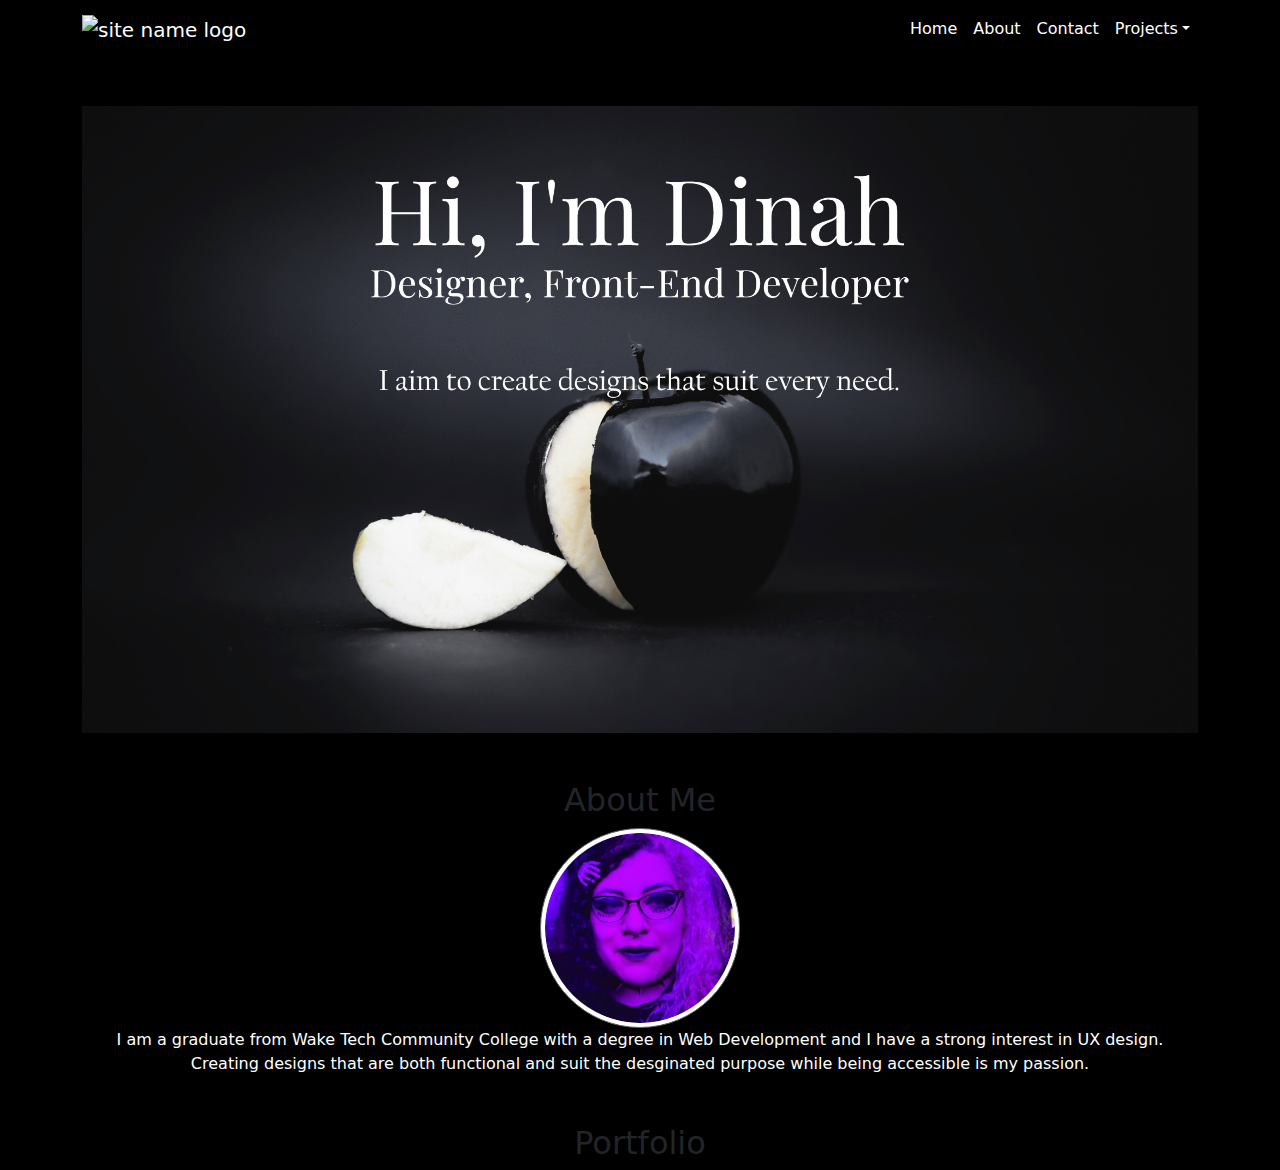
==== index.html @ c24633b9 "Header Insert, Colors" ====
<!DOCTYPE html>
<html lang="en">
    <head>
        <meta charset="utf-8" />
        <meta name="viewport" content="width=device-width, initial-scale=1, shrink-to-fit=no" />
        <meta name="description" content="" />
        <meta name="author" content="" />
        <title>Dina Pablo - Portfolio</title>
        <!-- Favicon-->
        <link rel="icon" type="image/x-icon" href="./assets/Icons/MoonFavicon.ico" />
        <!-- Core theme CSS (includes Bootstrap)-->
        <link href="css/styles.css" rel="stylesheet" />
        <style>
            body {
                background-color: black;
            }
            p{color:white;}
        </style>
    </head>
    <body>
        <!-- Responsive navbar-->
        <nav class="navbar navbar-expand-lg navbar-dark bg-black">
            <div class="container">
                <a class="navbar-brand" href="index.html">
                    <img class="favumbnail" src="assets/Icons/Logo.png" alt="site name logo" width="200" height="200">
                </a>
                <button class="navbar-toggler" type="button" data-bs-toggle="collapse" data-bs-target="#navbarSupportedContent" aria-controls="navbarSupportedContent" aria-expanded="false" aria-label="Toggle navigation"><span class="navbar-toggler-icon"></span></button>
                <div class="collapse navbar-collapse" id="navbarSupportedContent">
                    <ul class="navbar-nav ms-auto mb-2 mb-lg-0">
                        <li class="nav-item"><a class="nav-link active" aria-current="page" href="index.html">Home</a></li>
                        <li class="nav-item"><a class="nav-link" href="about.html">About</a></li>
                        <li class="nav-item"><a class="nav-link" href="contact.html">Contact</a></li>
                        <li class="nav-item dropdown">
                            <a class="nav-link dropdown-toggle" id="navbarDropdown" href="#" role="button" data-bs-toggle="dropdown" aria-expanded="false">Projects</a>
                            <ul class="dropdown-menu dropdown-menu-end" aria-labelledby="navbarDropdown">
                                <li><a class="dropdown-item" href="#">Websites</a></li>
                                <li><a class="dropdown-item" href="#">UX Design</a></li>
                                <li><hr class="dropdown-divider" /></li>
                                <li><a class="dropdown-item" href="#">Something else here</a></li>
                            </ul>
                        </li>
                    </ul>
                </div>
            </div>
        </nav>
        <!-- Intro-->
        <div class="container">
            <div class="text-center mt-5">
                <img class="img-fluid" src="./assets/Headers/MainHeader.jpg" alt="title header introduction apple">
            </div>
        </div>
        <!-- About-->
        <div class="container">
            <div class="text-center mt-5">
                <h2>About Me</h2>
                <img class="img-thumbnail" src="./assets/Icons/ClassSelfieCircle.png" alt="profile picture circle purple" width="200" height="200">
                <p>I am a graduate from Wake Tech Community College with a degree in Web Development and I have a strong interest in UX design. 
                Creating designs that are both functional and suit the desginated purpose while being accessible is my passion.  
                </p>
            </div>
        </div>
        <!-- Website Portfolio-->
        <div class="container">
            <div class="text-center mt-5">
            <h2>Portfolio</h2>
            </div>
        </div>

        <!-- UX Design-->
        <!-- Contact-->
        <!-- Bootstrap core JS-->
        <script src="https://cdn.jsdelivr.net/npm/bootstrap@5.1.3/dist/js/bootstrap.bundle.min.js"></script>
        <!-- Core theme JS-->
        <script src="js/scripts.js"></script>
    </body>
</html>
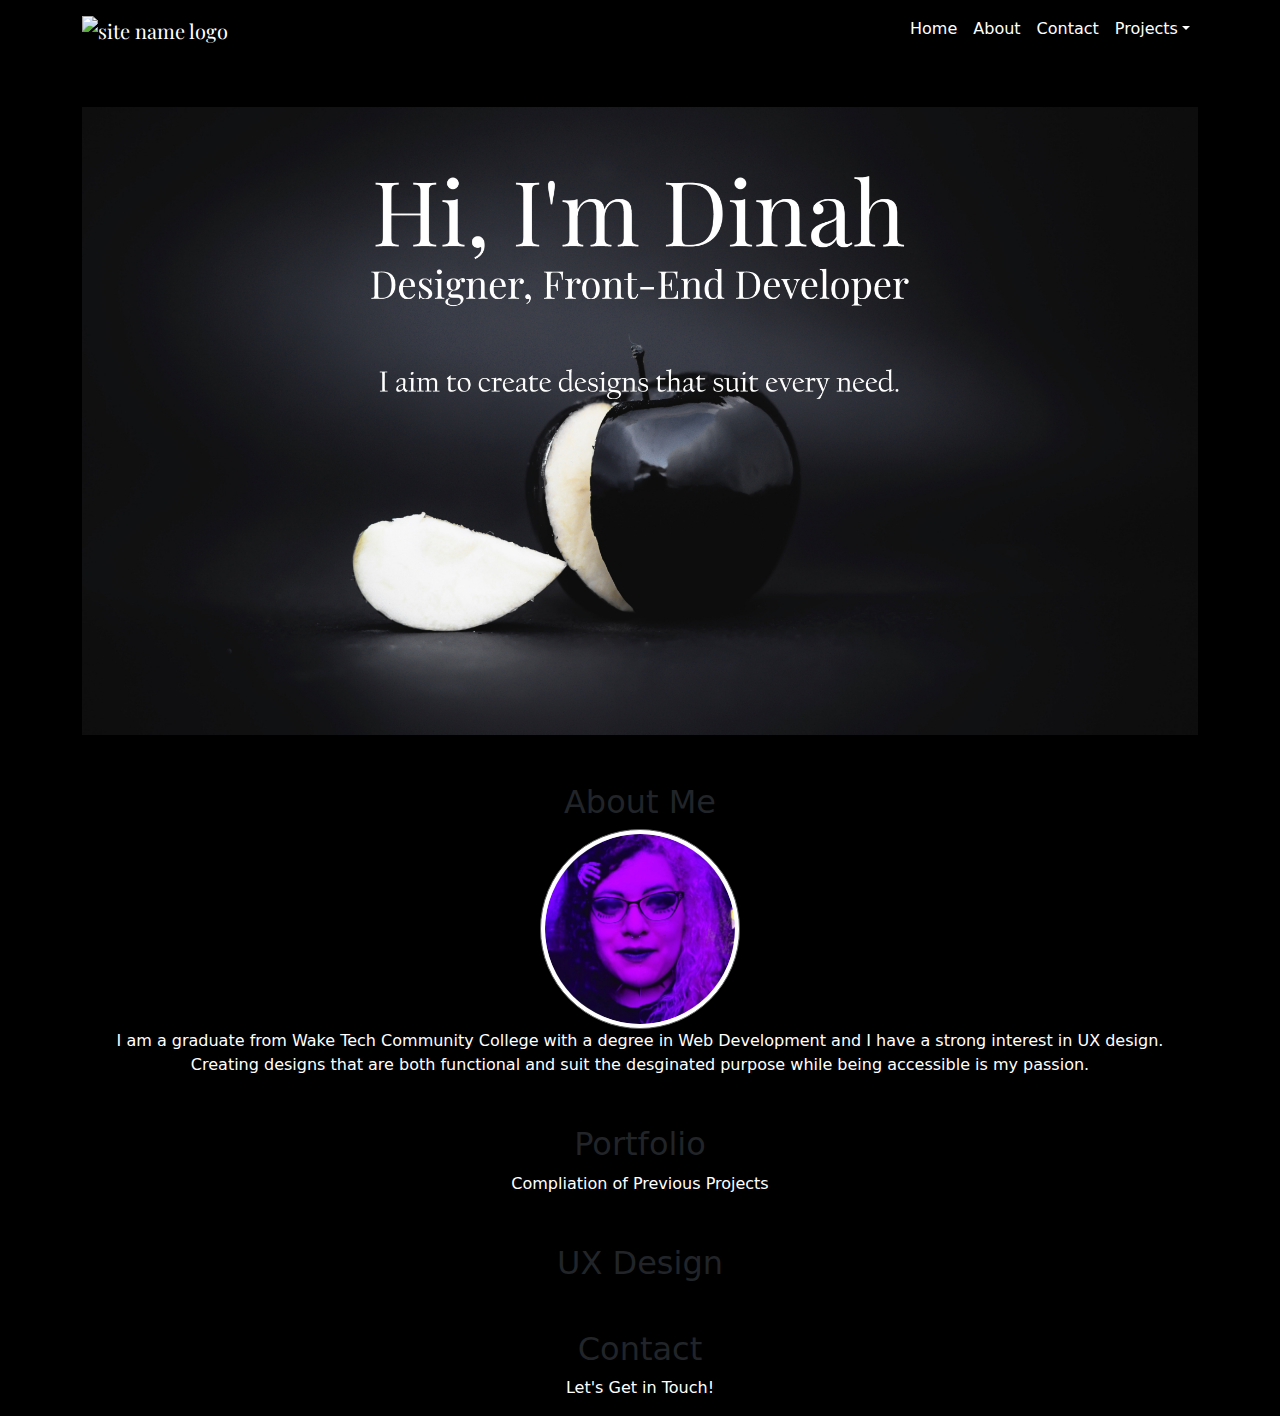
==== commit c27c4e20: "Setting up Skeleton Map for Other Sections" ====
--- a/index.html
+++ b/index.html
@@ -10,11 +10,14 @@
         <link rel="icon" type="image/x-icon" href="./assets/Icons/MoonFavicon.ico" />
         <!-- Core theme CSS (includes Bootstrap)-->
         <link href="css/styles.css" rel="stylesheet" />
+        <link href="https://fonts.googleapis.com/css2?family=Playfair+Display&display=swap" rel="stylesheet">
         <style>
             body {
                 background-color: black;
             }
             p{color:white;}
+
+            @import url('https://fonts.googleapis.com/css2?family=Playfair+Display&display=swap');
         </style>
     </head>
     <body>
@@ -63,11 +66,25 @@
         <div class="container">
             <div class="text-center mt-5">
             <h2>Portfolio</h2>
+            <p>Compliation of Previous Projects</p>
             </div>
         </div>
 
         <!-- UX Design-->
+        <div class="container">
+            <div class="text-center mt-5">
+            <h2>UX Design</h2>
+            </div>
+        </div>
+
         <!-- Contact-->
+        <div class="container">
+            <div class="text-center mt-5">
+            <h2>Contact</h2>
+            <p>Let's Get in Touch!</p>
+            </div>
+        </div>
+
         <!-- Bootstrap core JS-->
         <script src="https://cdn.jsdelivr.net/npm/bootstrap@5.1.3/dist/js/bootstrap.bundle.min.js"></script>
         <!-- Core theme JS-->
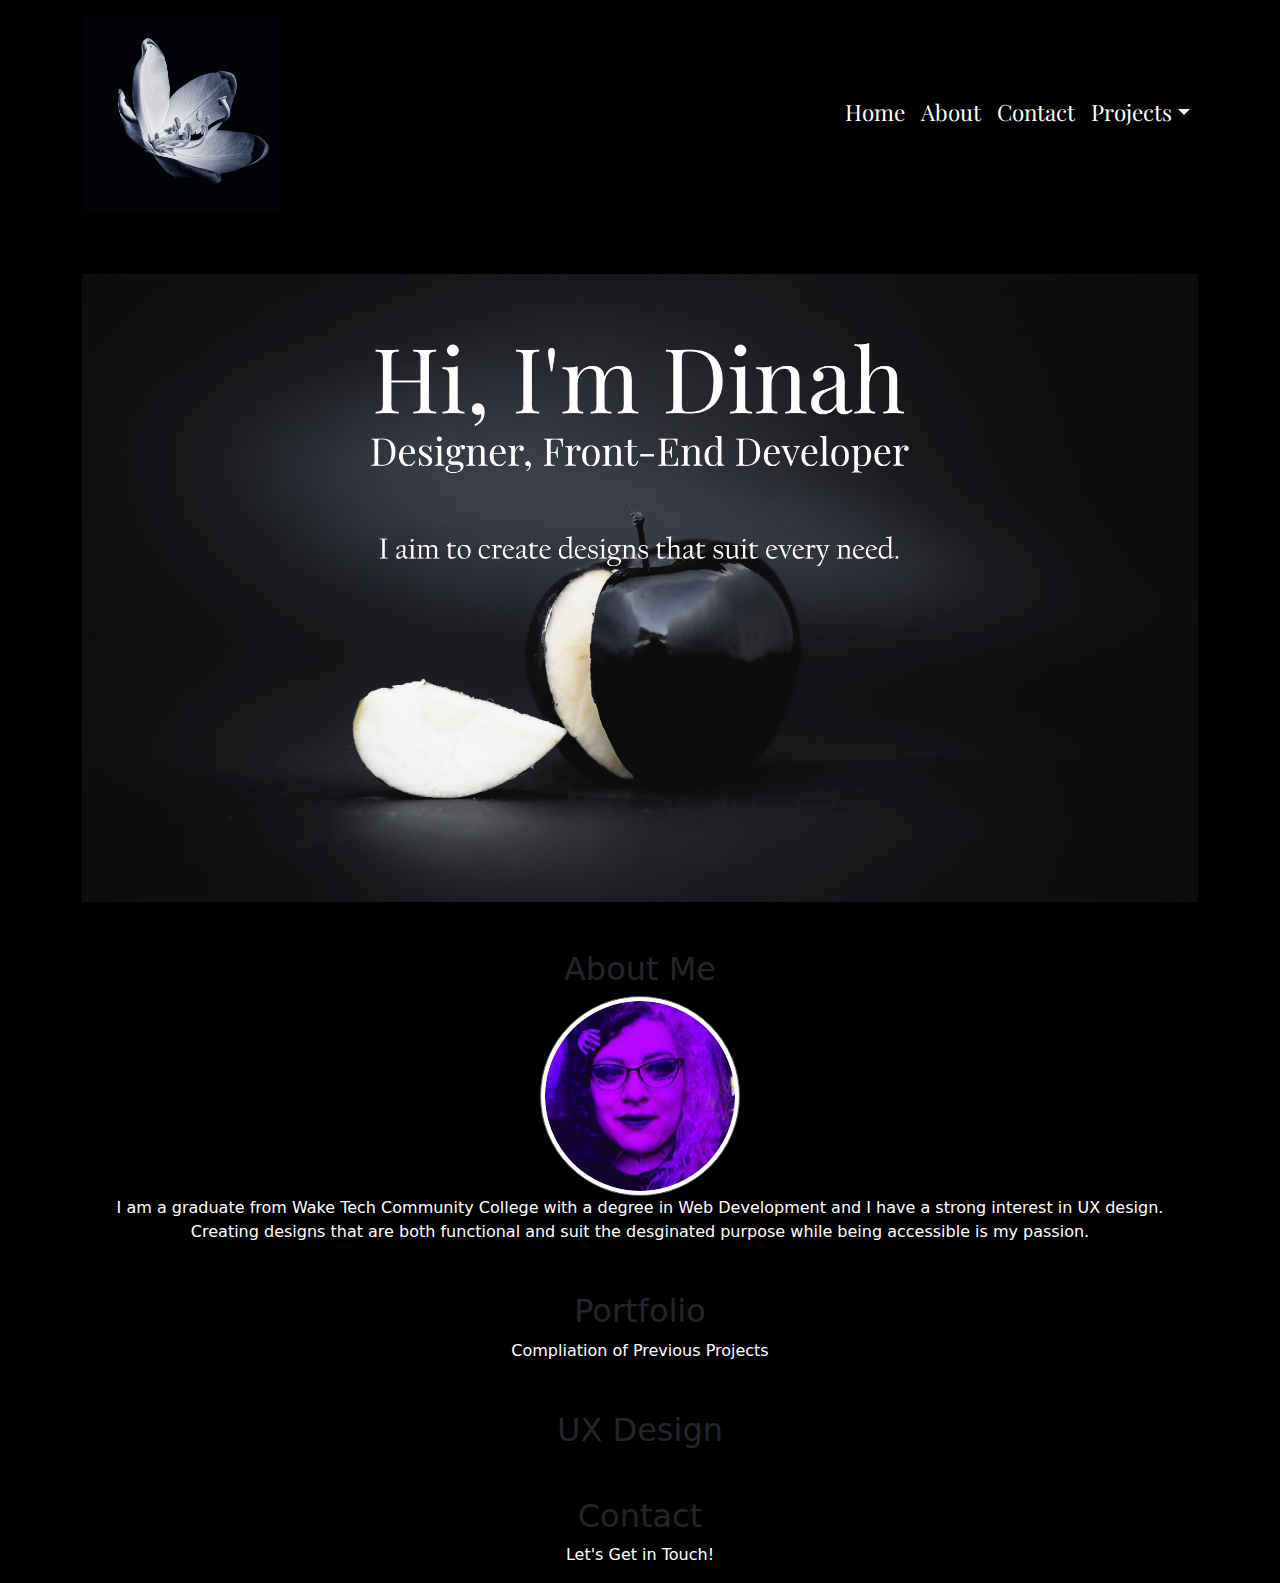
==== commit 51c78807: "Icon Redone, href swaps, new css" ====
--- a/index.html
+++ b/index.html
@@ -10,13 +10,9 @@
         <link rel="icon" type="image/x-icon" href="./assets/Icons/MoonFavicon.ico" />
         <!-- Core theme CSS (includes Bootstrap)-->
         <link href="css/styles.css" rel="stylesheet" />
-        <link href="https://fonts.googleapis.com/css2?family=Playfair+Display&display=swap" rel="stylesheet">
+         <!-- Custom styles for this template -->
+        <link href="portfolio.css" rel="stylesheet" type="text/css">
         <style>
-            body {
-                background-color: black;
-            }
-            p{color:white;}
-
             @import url('https://fonts.googleapis.com/css2?family=Playfair+Display&display=swap');
         </style>
     </head>
@@ -24,15 +20,13 @@
         <!-- Responsive navbar-->
         <nav class="navbar navbar-expand-lg navbar-dark bg-black">
             <div class="container">
-                <a class="navbar-brand" href="index.html">
-                    <img class="favumbnail" src="assets/Icons/Logo.png" alt="site name logo" width="200" height="200">
-                </a>
+                <a class="navbar-brand" href="index.html"><img class="NameLogo" src="assets/Icons/FlowerLogo.jpg" height="200" width="200"></a>
                 <button class="navbar-toggler" type="button" data-bs-toggle="collapse" data-bs-target="#navbarSupportedContent" aria-controls="navbarSupportedContent" aria-expanded="false" aria-label="Toggle navigation"><span class="navbar-toggler-icon"></span></button>
                 <div class="collapse navbar-collapse" id="navbarSupportedContent">
                     <ul class="navbar-nav ms-auto mb-2 mb-lg-0">
                         <li class="nav-item"><a class="nav-link active" aria-current="page" href="index.html">Home</a></li>
-                        <li class="nav-item"><a class="nav-link" href="about.html">About</a></li>
-                        <li class="nav-item"><a class="nav-link" href="contact.html">Contact</a></li>
+                        <li class="nav-item"><a class="nav-link" href="#AboutMe">About</a></li>
+                        <li class="nav-item"><a class="nav-link" href="#Contact">Contact</a></li>
                         <li class="nav-item dropdown">
                             <a class="nav-link dropdown-toggle" id="navbarDropdown" href="#" role="button" data-bs-toggle="dropdown" aria-expanded="false">Projects</a>
                             <ul class="dropdown-menu dropdown-menu-end" aria-labelledby="navbarDropdown">
@@ -55,7 +49,7 @@
         <!-- About-->
         <div class="container">
             <div class="text-center mt-5">
-                <h2>About Me</h2>
+                <h2 id="AboutMe">About Me</h2>
                 <img class="img-thumbnail" src="./assets/Icons/ClassSelfieCircle.png" alt="profile picture circle purple" width="200" height="200">
                 <p>I am a graduate from Wake Tech Community College with a degree in Web Development and I have a strong interest in UX design. 
                 Creating designs that are both functional and suit the desginated purpose while being accessible is my passion.  
@@ -65,7 +59,7 @@
         <!-- Website Portfolio-->
         <div class="container">
             <div class="text-center mt-5">
-            <h2>Portfolio</h2>
+            <h2 id="Contact">Portfolio</h2>
             <p>Compliation of Previous Projects</p>
             </div>
         </div>
--- a/portfolio.css
+++ b/portfolio.css
@@ -0,0 +1,18 @@
+body {
+    background-color: black;
+}
+
+p{
+    color:white;
+}
+
+.NameLogo {
+    display:block;
+    max-width: 100%;
+    height: auto;
+}
+
+.nav-link {
+    font-family: 'Playfair Display', serif;
+    font-size: 140%;
+}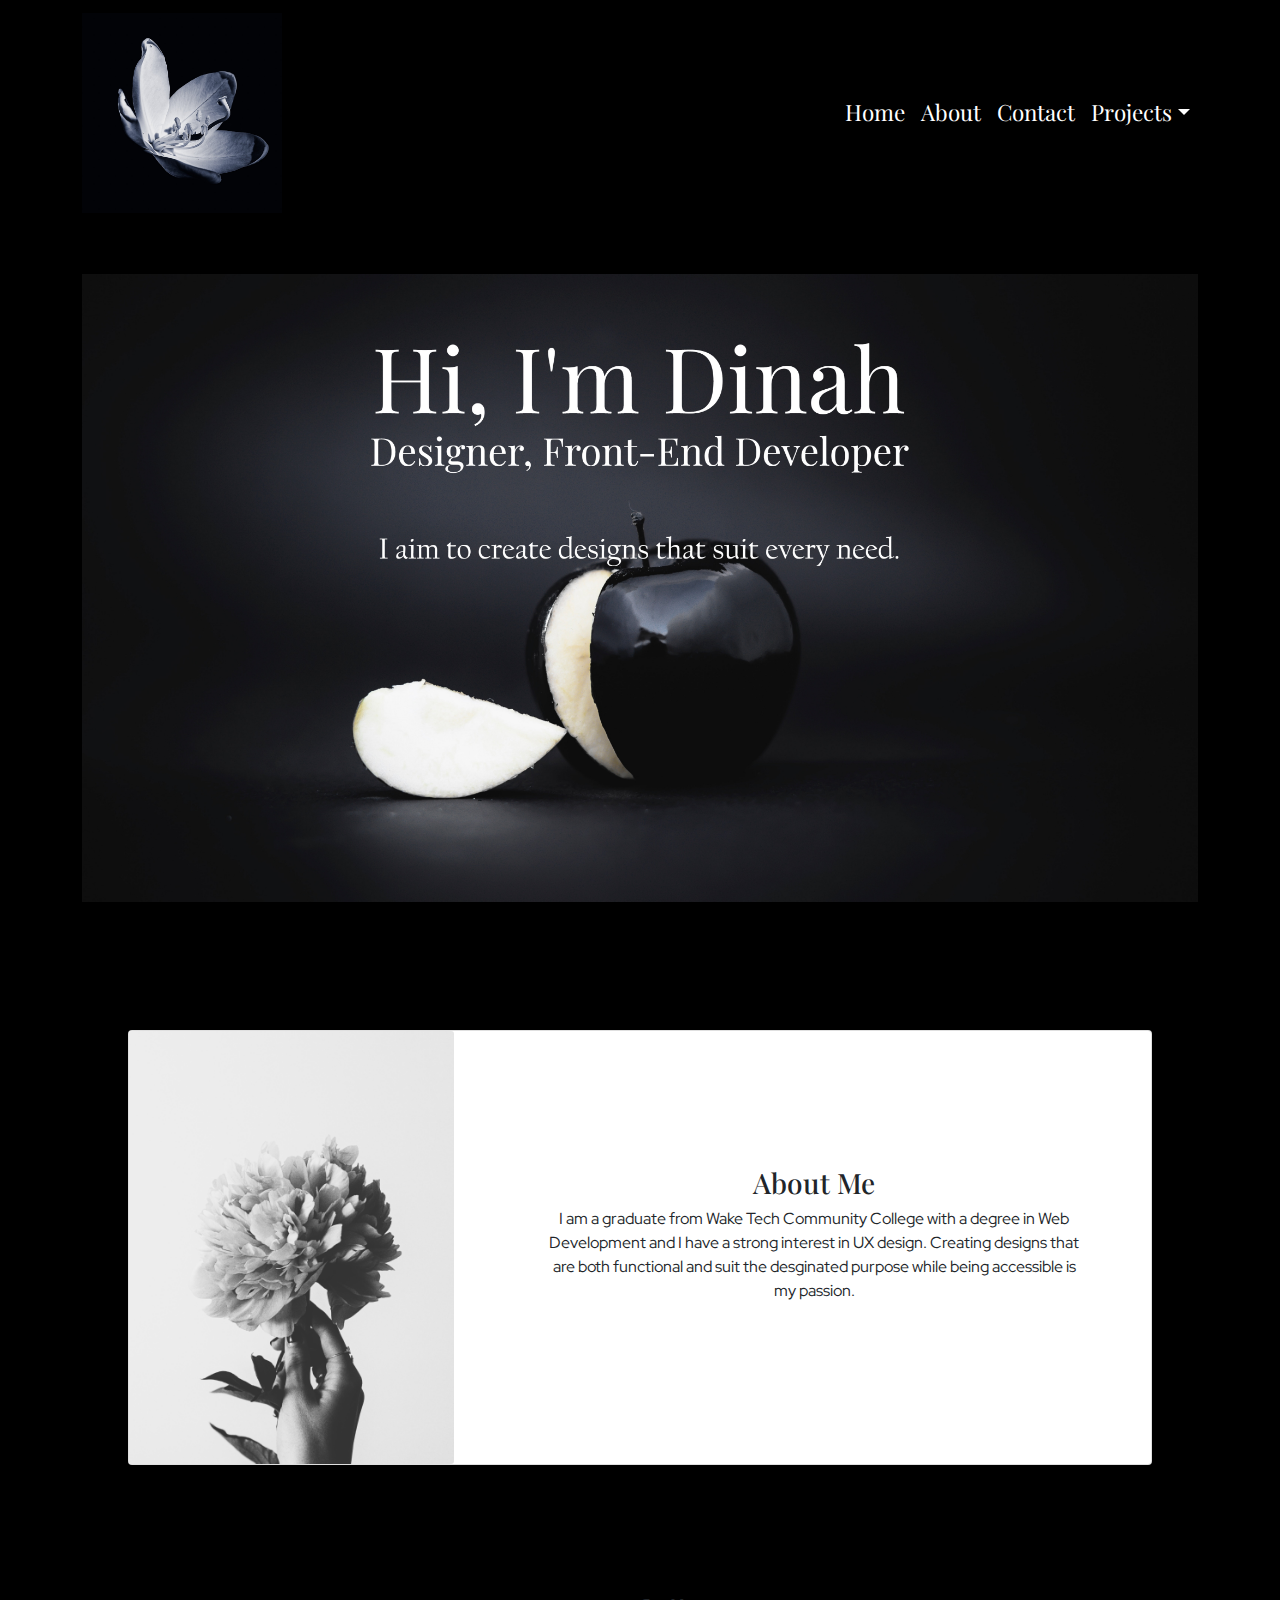
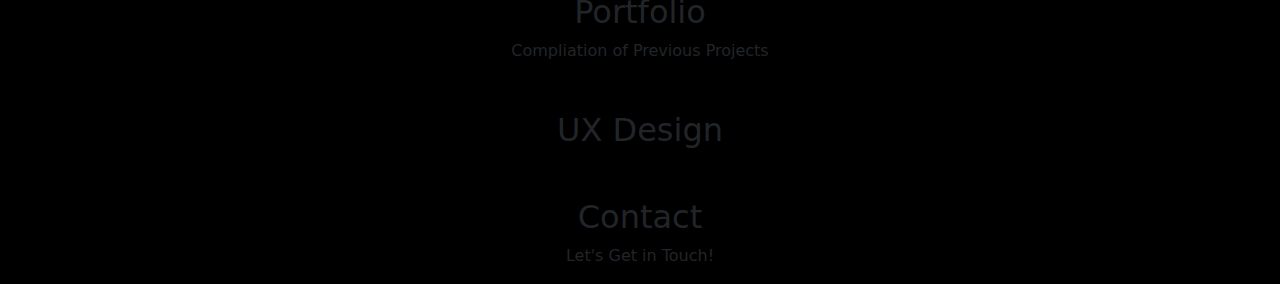
==== commit ee78c53c: "About Me Section" ====
--- a/index.html
+++ b/index.html
@@ -12,6 +12,10 @@
         <link href="css/styles.css" rel="stylesheet" />
          <!-- Custom styles for this template -->
         <link href="portfolio.css" rel="stylesheet" type="text/css">
+        <!-- Google Front, Red Hat Display -->
+        <link rel="preconnect" href="https://fonts.googleapis.com">
+        <link rel="preconnect" href="https://fonts.gstatic.com" crossorigin>
+        <link href="https://fonts.googleapis.com/css2?family=Red+Hat+Display:wght@300&display=swap" rel="stylesheet">
         <style>
             @import url('https://fonts.googleapis.com/css2?family=Playfair+Display&display=swap');
         </style>
@@ -46,15 +50,36 @@
                 <img class="img-fluid" src="./assets/Headers/MainHeader.jpg" alt="title header introduction apple">
             </div>
         </div>
-        <!-- About-->
+        <!-- About Me Version A, scrapped. Code kept as reference.
         <div class="container">
             <div class="text-center mt-5">
+                <div class="AboutMeSection">
                 <h2 id="AboutMe">About Me</h2>
-                <img class="img-thumbnail" src="./assets/Icons/ClassSelfieCircle.png" alt="profile picture circle purple" width="200" height="200">
-                <p>I am a graduate from Wake Tech Community College with a degree in Web Development and I have a strong interest in UX design. 
+                <img class="img-thumbnail" src="./assets/Icons/FloralHand.jpg" alt="profile picture circle purple" width="400" height="600">
+                <p class="AboutMeText">I am a graduate from Wake Tech Community College with a degree in Web Development and I have a strong interest in UX design. 
                 Creating designs that are both functional and suit the desginated purpose while being accessible is my passion.  
                 </p>
+                </div>
             </div>
+        </div>
+        -->
+
+               <!-- About Me-->
+        <div class="cardsize">
+        <div class="card mb-3">
+            <div class="row no-gutters">
+              <div class="col-md-4">
+                <img src="./assets/Icons/FloralHand.jpg" class="card-img" alt="floral white profile picture">
+              </div>
+              <div class="col-md-8">
+                <div class="card-body">
+                  <h3 class="card-title">About Me</h3>
+                  <p class="card-text">I am a graduate from Wake Tech Community College with a degree in Web Development and I have a strong interest in UX design. 
+                    Creating designs that are both functional and suit the desginated purpose while being accessible is my passion.</p>
+                </div>
+              </div>
+            </div>
+          </div>
         </div>
         <!-- Website Portfolio-->
         <div class="container">
--- a/portfolio.css
+++ b/portfolio.css
@@ -1,9 +1,5 @@
 body {
     background-color: black;
-}
-
-p{
-    color:white;
 }
 
 .NameLogo {
@@ -15,4 +11,50 @@
 .nav-link {
     font-family: 'Playfair Display', serif;
     font-size: 140%;
+}
+
+/* Version A of About Me scrapped, code kept for reference
+
+#AboutMe {
+    font-family: 'Playfair Display', serif;
+}
+
+.AboutMeText {
+    font-family: 'Red Hat Display', sans-serif;
+    margin-top: 5%;
+    padding: 0 10% 0 10%;
+}
+
+.AboutMeSection {
+    background-color: white;
+    color: black;
+    overflow-wrap: break-word;
+    padding-bottom: 7%;
+    padding-top: 7%;
+}
+
+*/
+
+.cardsize {
+    margin: 10%;
+    clear: both;
+}
+
+.card-title {
+    font-family: 'Playfair Display', serif;
+}
+
+.card-body {
+    text-align: center;
+    margin: 20% 0 20% 0;
+    font-family: 'Red Hat Display', sans-serif;
+    padding: 0 10% 0 10%;
+}
+
+.card-img {
+    float: right;
+    height: auto;
+    display: block;
+    overflow-wrap: break-word;
+    max-width: 100%
 }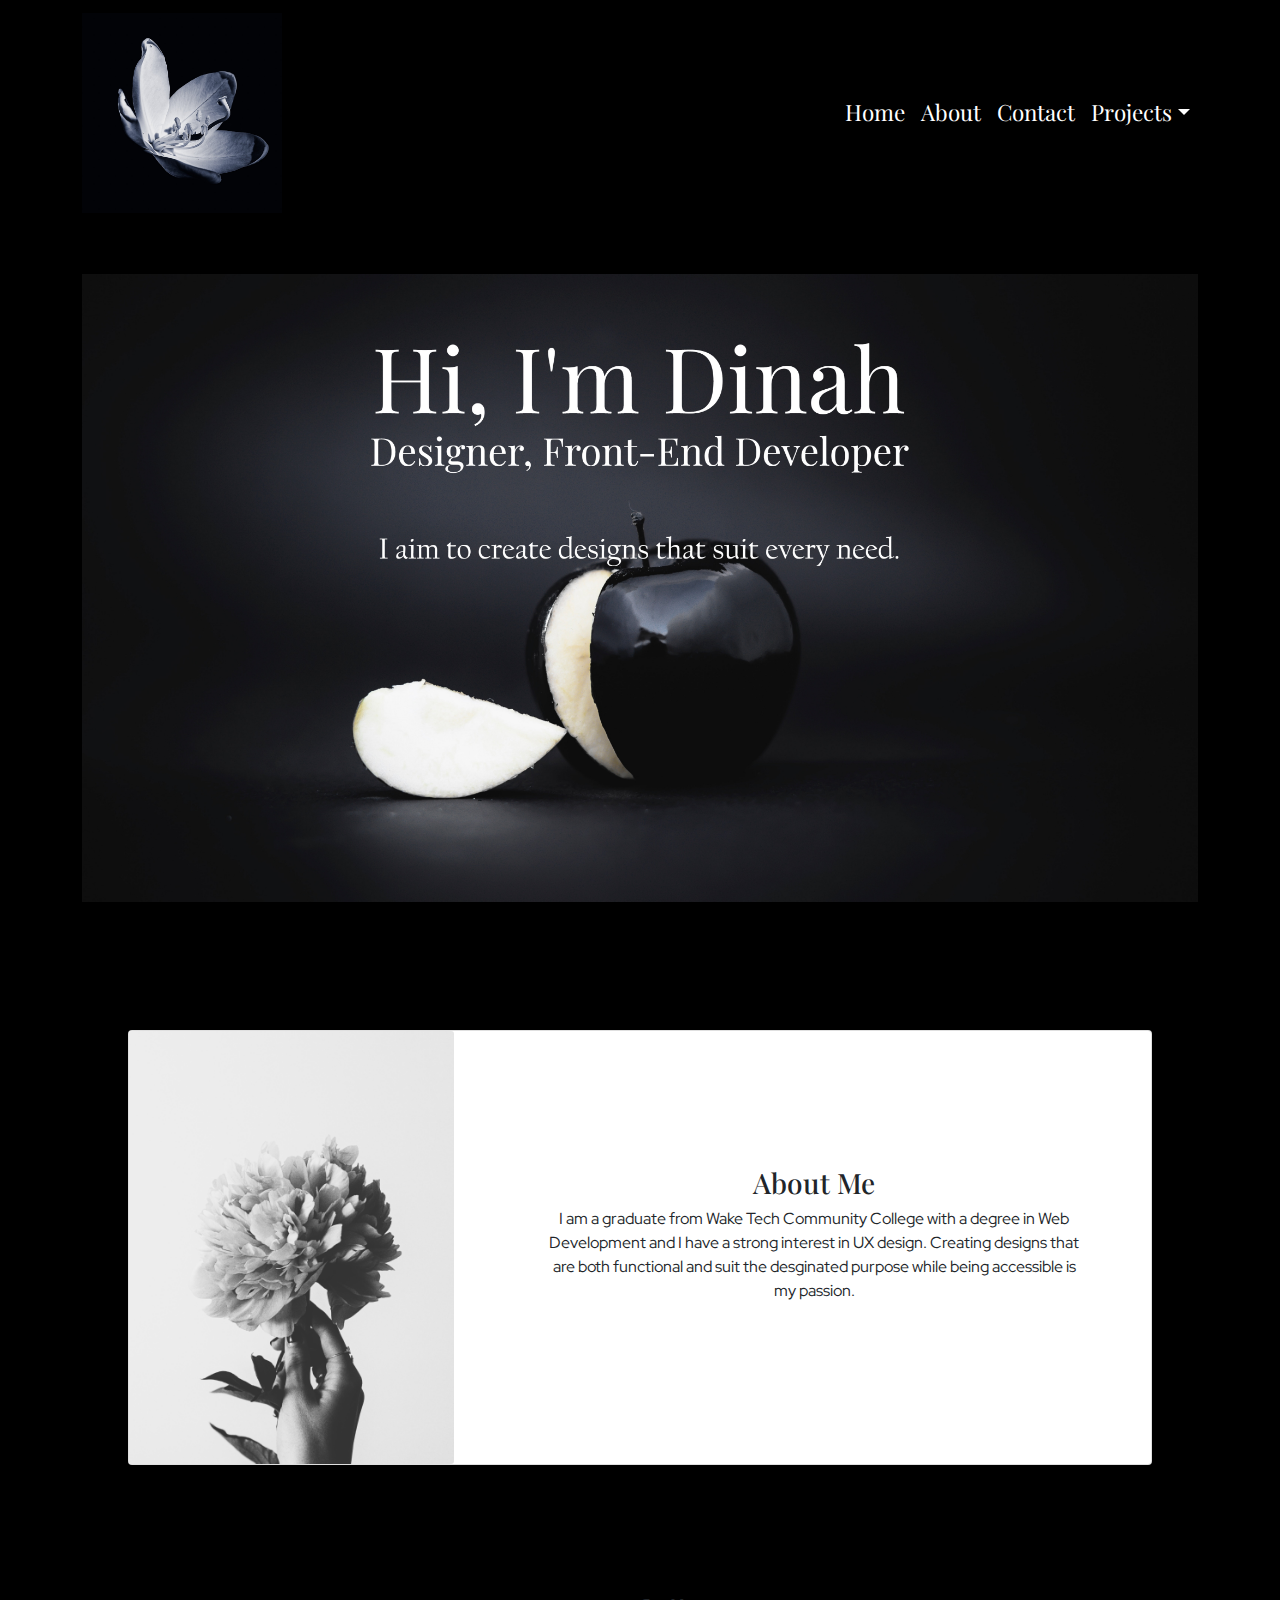
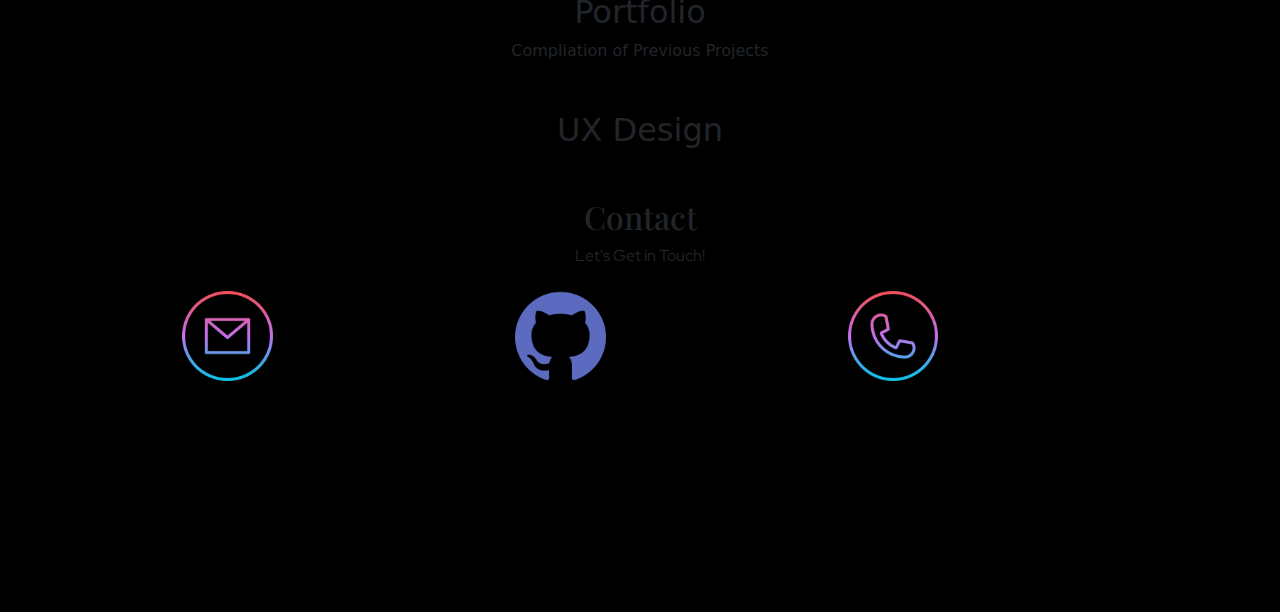
==== commit 6354e90b: "Contact Me Section" ====
--- a/index.html
+++ b/index.html
@@ -64,7 +64,7 @@
         </div>
         -->
 
-               <!-- About Me-->
+        <!-- About Me-->
         <div class="cardsize">
         <div class="card mb-3">
             <div class="row no-gutters">
@@ -81,10 +81,11 @@
             </div>
           </div>
         </div>
+
         <!-- Website Portfolio-->
         <div class="container">
             <div class="text-center mt-5">
-            <h2 id="Contact">Portfolio</h2>
+            <h2 id="portfolioheading">Portfolio</h2>
             <p>Compliation of Previous Projects</p>
             </div>
         </div>
@@ -92,17 +93,68 @@
         <!-- UX Design-->
         <div class="container">
             <div class="text-center mt-5">
-            <h2>UX Design</h2>
+            <h2 id="uxdesign">UX Design</h2>
             </div>
+
+
+
+    <!-- Contact Section -->
+        <div class="contactsection">
+        <div class="container">
+            <div class="text-center mt-5">
+                <!-- Contact Header Image 
+                <img class="contactimage" src="./assets/Icons/WhiteRose.jpg" class="card-img" alt="floral white profile picture" height="500" width="400">
+            -->
+            <h2 id="contact">Contact</h2>
+            <p id="ContactTouch">Let's Get in Touch!</p>
+            </div>
+
+        <div class="grow">
+            <a href="dinapablo19@gmail.com " target="_blank" class="btn btn-black" id="ContactIcons">
+                <img src="./assets/Icons/Contact/EmailTwo.png">
+            </a>
+            <a href="https://github.com/Queendom" class="btn btn-black" id="ContactIcons">
+                <img src="./assets/Icons/Contact/github.png">
+            </a>
+            <a href="tel:919-579-8069" class="btn btn-black" id="ContactIcons">
+                <img src="./assets/Icons/Contact/PhoneCall.png">
+            </a>
         </div>
 
-        <!-- Contact-->
-        <div class="container">
-            <div class="text-center mt-5">
-            <h2>Contact</h2>
-            <p>Let's Get in Touch!</p>
-            </div>
+            
+            </div>  
         </div>
+
+        <!-- Contact Form Archive
+            <form
+                action="https://formspree.io/f/xaykwava"
+                method="POST">
+
+                <div class="ContactText">
+            <label>
+                Name:
+                    <input type="text" name="name">
+                </label>
+            <br>
+            <label>
+                Email:
+                <input type="email" name="email">
+            </label>
+            <br>
+        <label>
+            Message:
+            <textarea name="message"class="form-control" id="message" rows="5" placeholder="Enter message" required></textarea>
+        </label>
+
+        <button class="button" type="submit">Submit</button>
+        </form>
+        </div>
+    -->
+
+    <!--Footer-->
+    <div>
+        <footer></footer>
+    </div>
 
         <!-- Bootstrap core JS-->
         <script src="https://cdn.jsdelivr.net/npm/bootstrap@5.1.3/dist/js/bootstrap.bundle.min.js"></script>
--- a/portfolio.css
+++ b/portfolio.css
@@ -57,4 +57,95 @@
     display: block;
     overflow-wrap: break-word;
     max-width: 100%
+}
+
+
+#contact {
+    font-family: 'Playfair Display', serif;
+}
+
+#ContactTouch {
+    font-family: 'Red Hat Display', sans-serif;
+}
+
+.contactimage {
+    float:right;
+    max-width: 100%;
+    height: auto;
+    display: block;
+}
+
+
+#ContactIcons {
+    text-align: center;
+    padding-left: 8%;
+    float:none;
+    display: inline-flex;
+    max-width: 100%;
+    width: 30%;
+    height: auto;
+}
+
+.grow img{
+    transition: all .2s ease-in-out; 
+    width: 40%;
+}
+    
+.grow img:hover{
+    transform: scale(1.1); 
+    opacity: 0.7;
+}
+
+a {
+    color: white;
+    text-decoration: underline;
+  }
+a:hover {
+    color: rgb(0, 0, 0);
+  }
+  
+
+/* Contact Form Styling Archive
+
+#contact {
+    font-family: 'Playfair Display', serif;
+}
+
+#ContactTouch {
+    font-family: 'Red Hat Display', sans-serif;
+}
+
+.contactimage {
+    float:right;
+    max-width: 100%;
+    height: auto;
+    display: block;
+}
+
+
+.ContactText {
+    padding-top: 5%;
+    background-color: white;
+    font-family: 'Red Hat Display', sans-serif;
+    color: black;
+    margin: 0 25% 0 25%;
+}
+
+.contactform {
+    padding: 10% 0 10% 0;
+    margin: 0 5% 0 5%;
+    background-color: white;
+    color: black;
+}
+
+.button {
+    background-color: black;
+    color: white;
+}
+
+*/
+
+
+footer {
+    padding: 10% 0 10% 0;
 }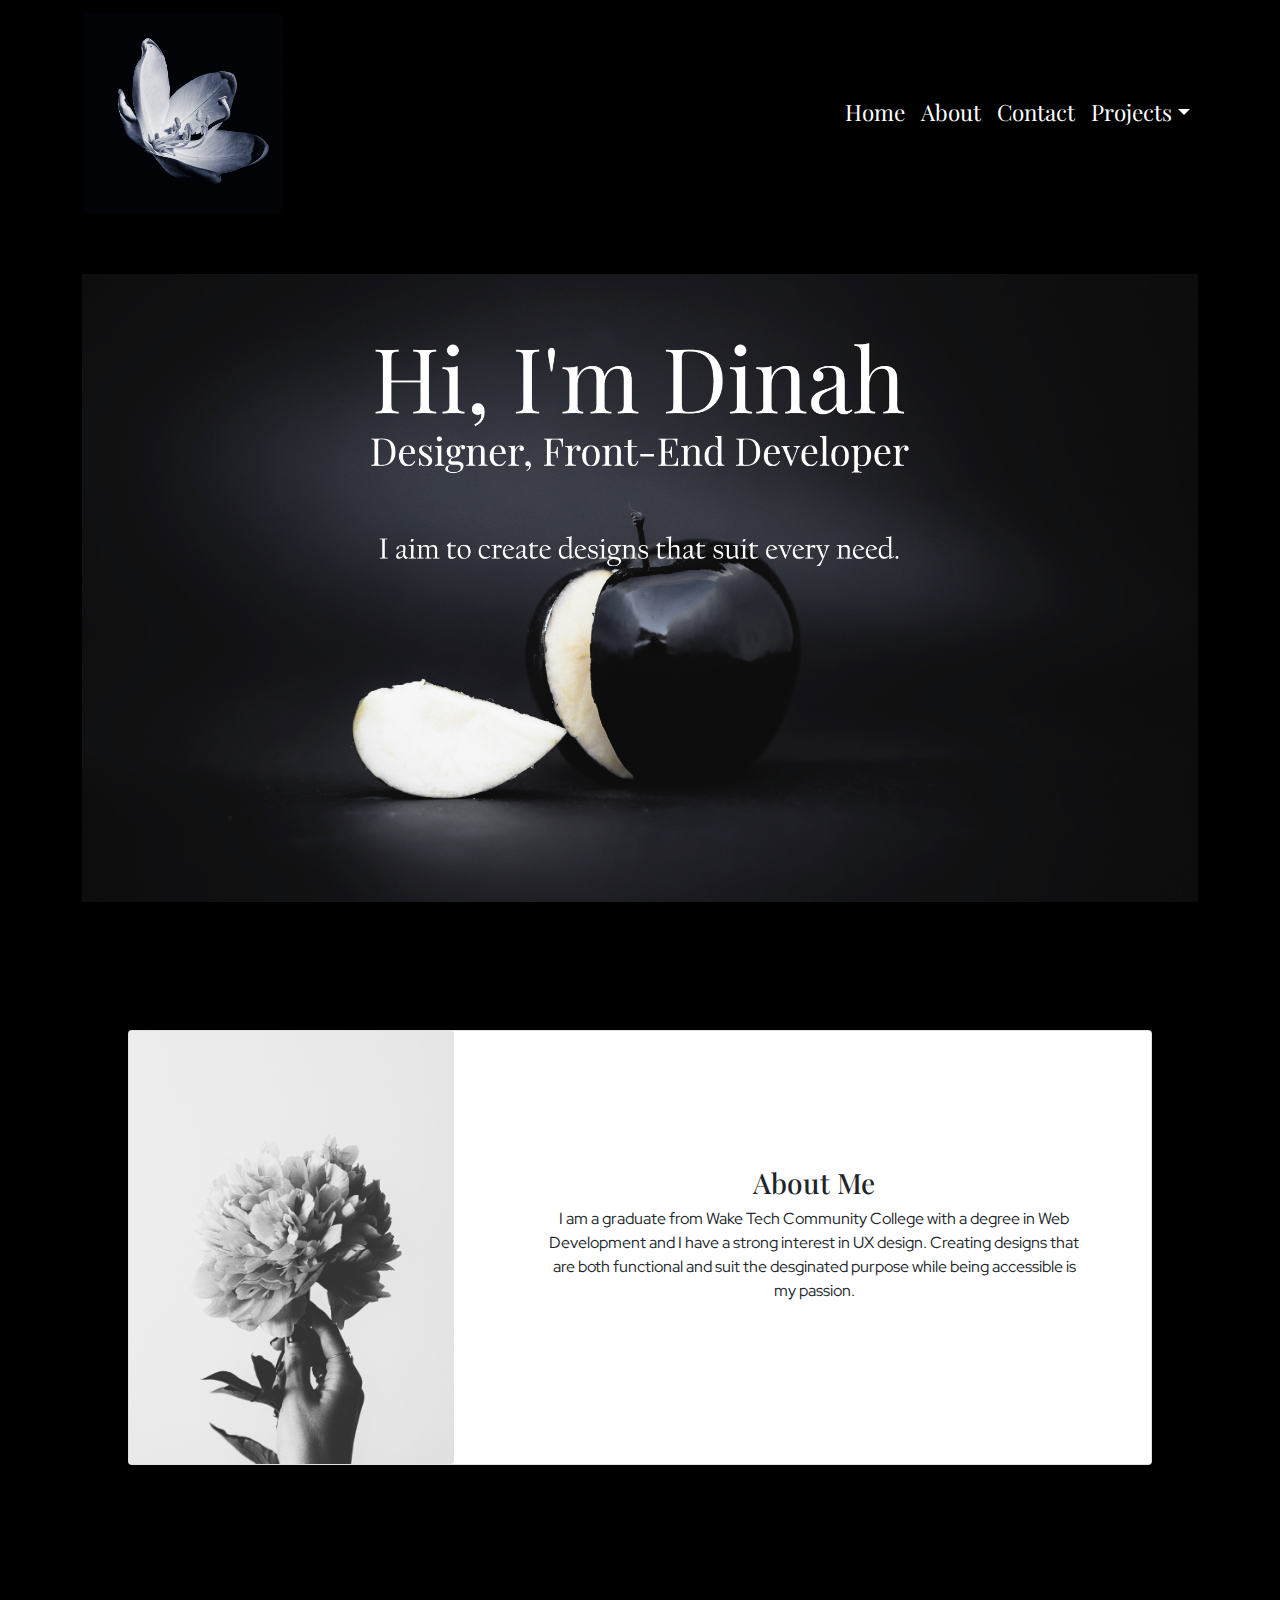
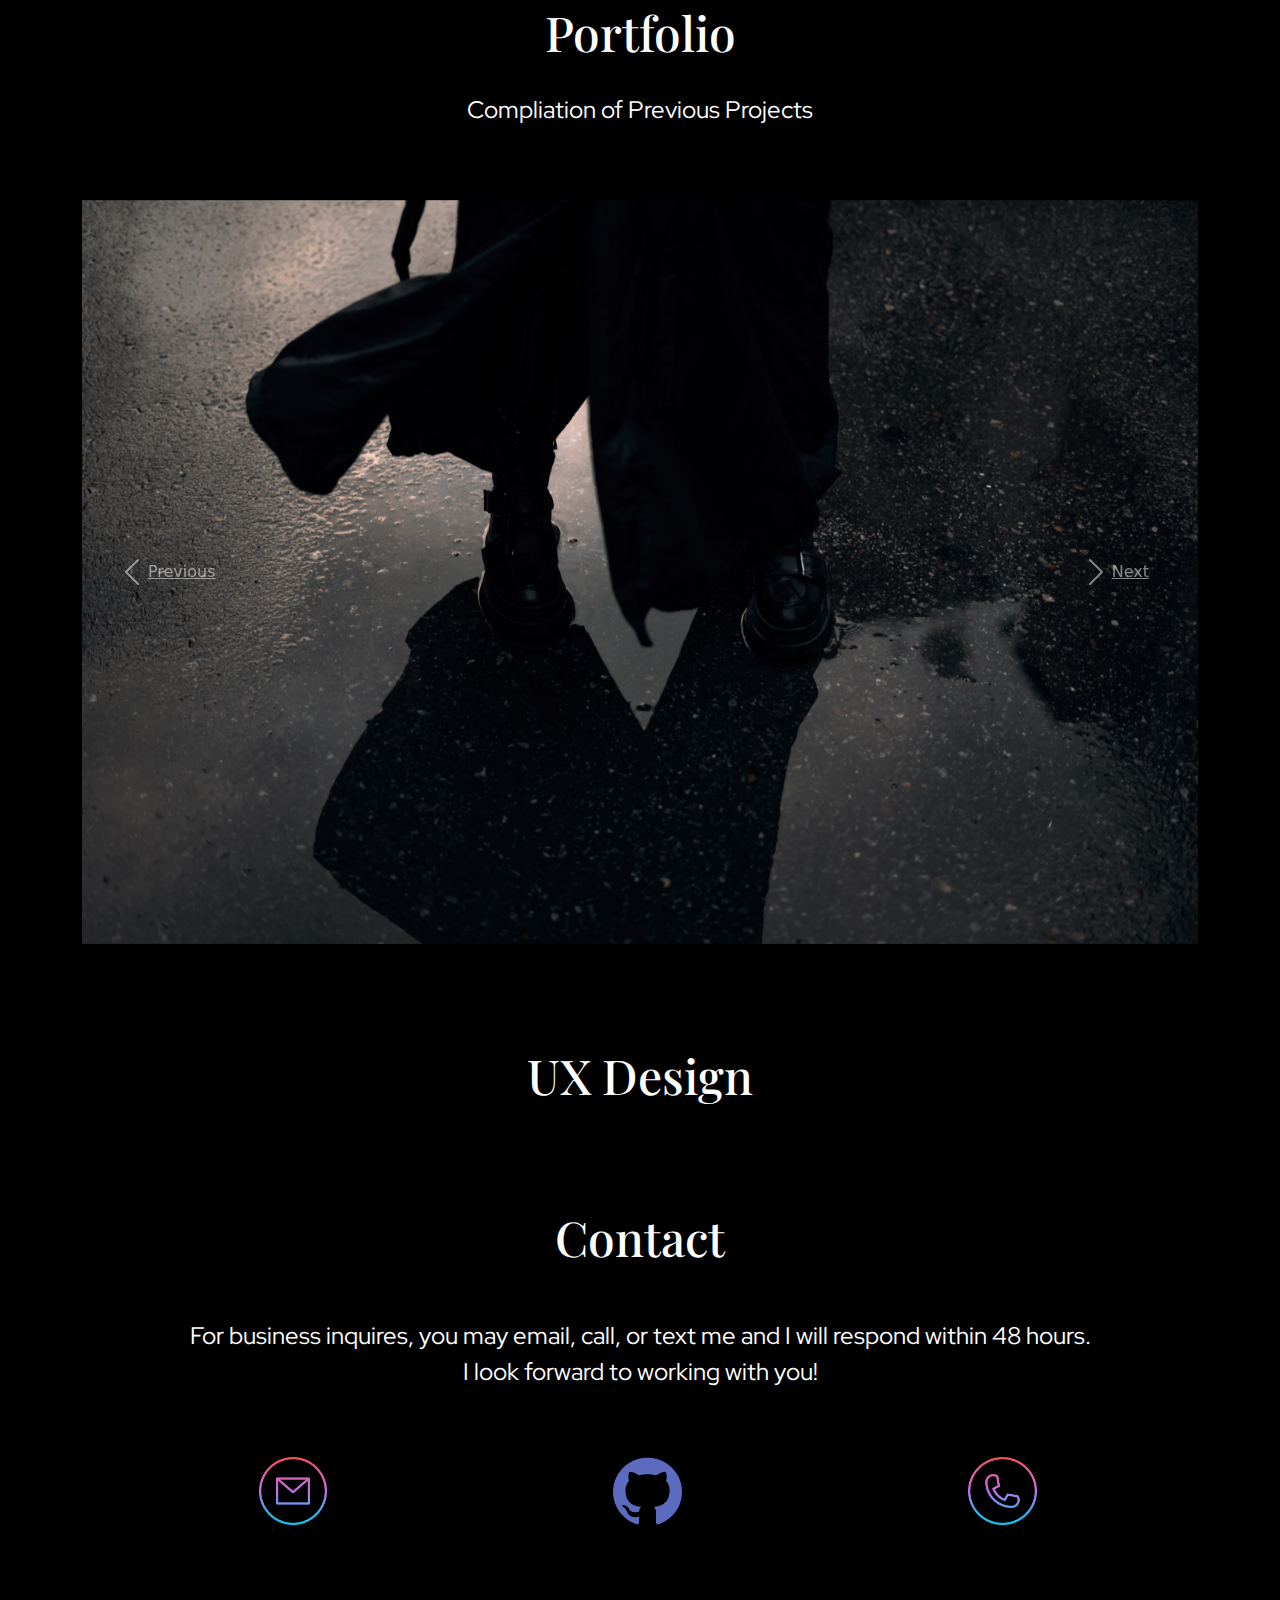
==== commit ea72b3eb: "Portfolio Carousel & Contact Section" ====
--- a/index.html
+++ b/index.html
@@ -30,12 +30,12 @@
                     <ul class="navbar-nav ms-auto mb-2 mb-lg-0">
                         <li class="nav-item"><a class="nav-link active" aria-current="page" href="index.html">Home</a></li>
                         <li class="nav-item"><a class="nav-link" href="#AboutMe">About</a></li>
-                        <li class="nav-item"><a class="nav-link" href="#Contact">Contact</a></li>
+                        <li class="nav-item"><a class="nav-link" href="#contact">Contact</a></li>
                         <li class="nav-item dropdown">
                             <a class="nav-link dropdown-toggle" id="navbarDropdown" href="#" role="button" data-bs-toggle="dropdown" aria-expanded="false">Projects</a>
                             <ul class="dropdown-menu dropdown-menu-end" aria-labelledby="navbarDropdown">
-                                <li><a class="dropdown-item" href="#">Websites</a></li>
-                                <li><a class="dropdown-item" href="#">UX Design</a></li>
+                                <li><a class="dropdown-item" href="#portfolioheading">Websites</a></li>
+                                <li><a class="dropdown-item" href="#uxdesign">UX Design</a></li>
                                 <li><hr class="dropdown-divider" /></li>
                                 <li><a class="dropdown-item" href="#">Something else here</a></li>
                             </ul>
@@ -44,12 +44,18 @@
                 </div>
             </div>
         </nav>
-        <!-- Intro-->
-        <div class="container">
-            <div class="text-center mt-5">
-                <img class="img-fluid" src="./assets/Headers/MainHeader.jpg" alt="title header introduction apple">
-            </div>
-        </div>
+
+
+        <!-- Intro -->
+        <div class="container">
+            <div class="text-center mt-5">
+                <div class="fadeimage">
+        <img class="img-fluid" src="./assets/Headers/MainHeader.jpg" alt="title header introduction apple">
+        </div>
+            </div>
+        </div>
+
+        
         <!-- About Me Version A, scrapped. Code kept as reference.
         <div class="container">
             <div class="text-center mt-5">
@@ -65,6 +71,7 @@
         -->
 
         <!-- About Me-->
+    <div id="AboutMe">
         <div class="cardsize">
         <div class="card mb-3">
             <div class="row no-gutters">
@@ -81,14 +88,50 @@
             </div>
           </div>
         </div>
-
-        <!-- Website Portfolio-->
+    </div>
+
+    <!-- Website Portfolio-->
         <div class="container">
             <div class="text-center mt-5">
             <h2 id="portfolioheading">Portfolio</h2>
-            <p>Compliation of Previous Projects</p>
-            </div>
-        </div>
+            <p class="portfoliocaption">Compliation of Previous Projects</p>
+            </div>
+        </div>
+
+<!-- Portfolio Carousel Testing -->
+
+<div class="container">
+<div id="carouselcontrols" class="carousel slide" data-ride="carousel">
+
+    <ol class="carousel-indicators">
+      <li data-target="#carouselcontrols" data-slide-to="0" class="active"></li>
+      <li data-target="#carouselcontrols" data-slide-to="1"></li>
+      <li data-target="#carouselcontrols" data-slide-to="2"></li>
+    </ol>
+
+    <div class="carousel-inner">
+      <div class="carousel-item active">
+        <img class="d-block w-100" src="./assets/Sliders/RainingShoes.jpg" alt="First slide">
+      </div>
+      <div class="carousel-item">
+        <img class="d-block w-100" src="./assets/Sliders/WhiteRose.jpg" alt="Second slide">
+      </div>
+      <div class="carousel-item">
+        <img class="d-block w-100" src="./assets/Sliders/RainingShoes.jpg" alt="Third slide">
+      </div>
+    </div>
+
+    <a class="carousel-control-prev" href="#carouselcontrols" role="button" data-slide="prev">
+      <span class="carousel-control-prev-icon" aria-hidden="true"></span>
+      <span class="sr-only">Previous</span>
+    </a>
+    <a class="carousel-control-next" href="#carouselcontrols" role="button" data-slide="next">
+      <span class="carousel-control-next-icon" aria-hidden="true"></span>
+      <span class="sr-only">Next</span>
+    </a>
+        </div>
+</div>
+
 
         <!-- UX Design-->
         <div class="container">
@@ -106,7 +149,10 @@
                 <img class="contactimage" src="./assets/Icons/WhiteRose.jpg" class="card-img" alt="floral white profile picture" height="500" width="400">
             -->
             <h2 id="contact">Contact</h2>
-            <p id="ContactTouch">Let's Get in Touch!</p>
+            <p id="ContactTouch">For business inquires, you may email, call, or text me and I will respond within 48 hours. 
+                <br>
+                I look forward to working with you!
+            </p>
             </div>
 
         <div class="grow">
--- a/portfolio.css
+++ b/portfolio.css
@@ -13,6 +13,43 @@
     font-size: 140%;
 }
 
+/* Fade In Image Effect*/
+
+.fadeimage {
+    animation: fadeIn 5s;
+    -webkit-animation: fadeIn 5s;
+    -moz-animation: fadeIn 5s;
+    -o-animation: fadeIn 5s;
+    -ms-animation: fadeIn 5s;
+  }
+  
+  @keyframes fadeIn {
+    0% { opacity: 0; }
+    100% { opacity: 1; }
+  }
+  
+  @-moz-keyframes fadeIn {
+    0% { opacity: 0; }
+    100% { opacity: 1; }
+  }
+  
+  @-webkit-keyframes fadeIn {
+    0% { opacity: 0; }
+    100% { opacity: 1; }
+  }
+  
+  @-o-keyframes fadeIn {
+    0% { opacity: 0; }
+    100% { opacity: 1; }
+  }
+  
+  @-ms-keyframes fadeIn {
+    0% { opacity: 0; }
+    100% { opacity: 1; }
+  }
+
+
+  
 /* Version A of About Me scrapped, code kept for reference
 
 #AboutMe {
@@ -35,6 +72,8 @@
 
 */
 
+/* About Me Section */
+
 .cardsize {
     margin: 10%;
     clear: both;
@@ -59,13 +98,53 @@
     max-width: 100%
 }
 
+/* Portfolio Carousel Testing */
+
+#portfolioheading {
+    font-family: 'Playfair Display', serif;
+    color: white;
+    font-size: 300%;
+    padding: 1% 0 1% 0;
+}
+
+.portfoliocaption {
+    font-family: 'Red Hat Display', sans-serif;
+    color: white;
+    font-size: 150%;
+    padding: 1% 0 5% 0;
+}
+
+.carousel-inner:active {
+    color: white;
+}
+
+.carousel-control-prev {
+    list-style-type: none;
+    color: white;
+}
+
+/* UX Design Section */
+
+#uxdesign {
+    font-family: 'Playfair Display', serif;
+    color: white;
+    font-size: 300%;
+    padding: 5% 0 5% 0;
+}
+
+/* Contact Section */
 
 #contact {
     font-family: 'Playfair Display', serif;
+    font-size: 300%;
+    color: white;
 }
 
 #ContactTouch {
     font-family: 'Red Hat Display', sans-serif;
+    font-size: 150%;
+    color:white;
+    padding: 4% 0 4% 0;
 }
 
 .contactimage {
@@ -78,13 +157,12 @@
 
 #ContactIcons {
     text-align: center;
-    padding-left: 8%;
-    float:none;
+    padding-left: 15%;
     display: inline-flex;
-    max-width: 100%;
-    width: 30%;
-    height: auto;
-}
+    width: 32%;
+    height: auto;
+}
+
 
 .grow img{
     transition: all .2s ease-in-out; 
@@ -92,7 +170,7 @@
 }
     
 .grow img:hover{
-    transform: scale(1.1); 
+    transform: scale(1.3); 
     opacity: 0.7;
 }
 
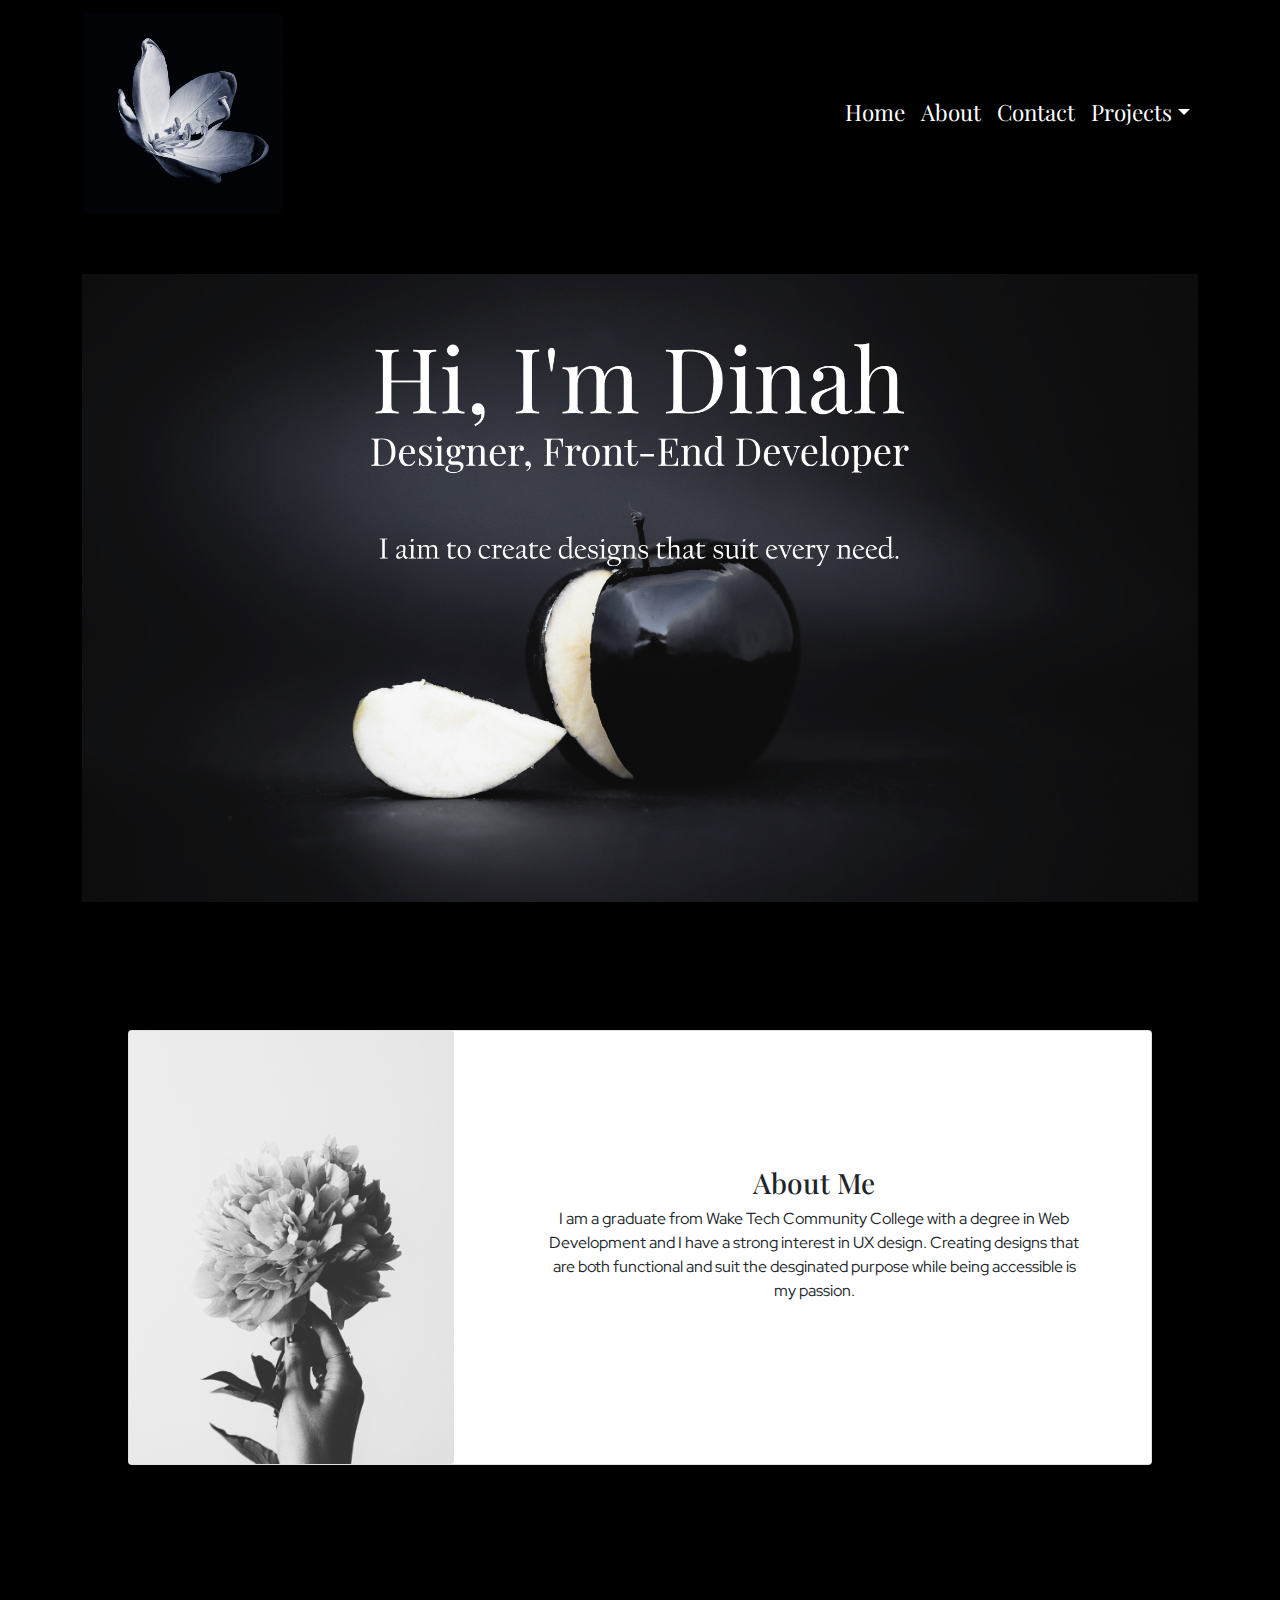
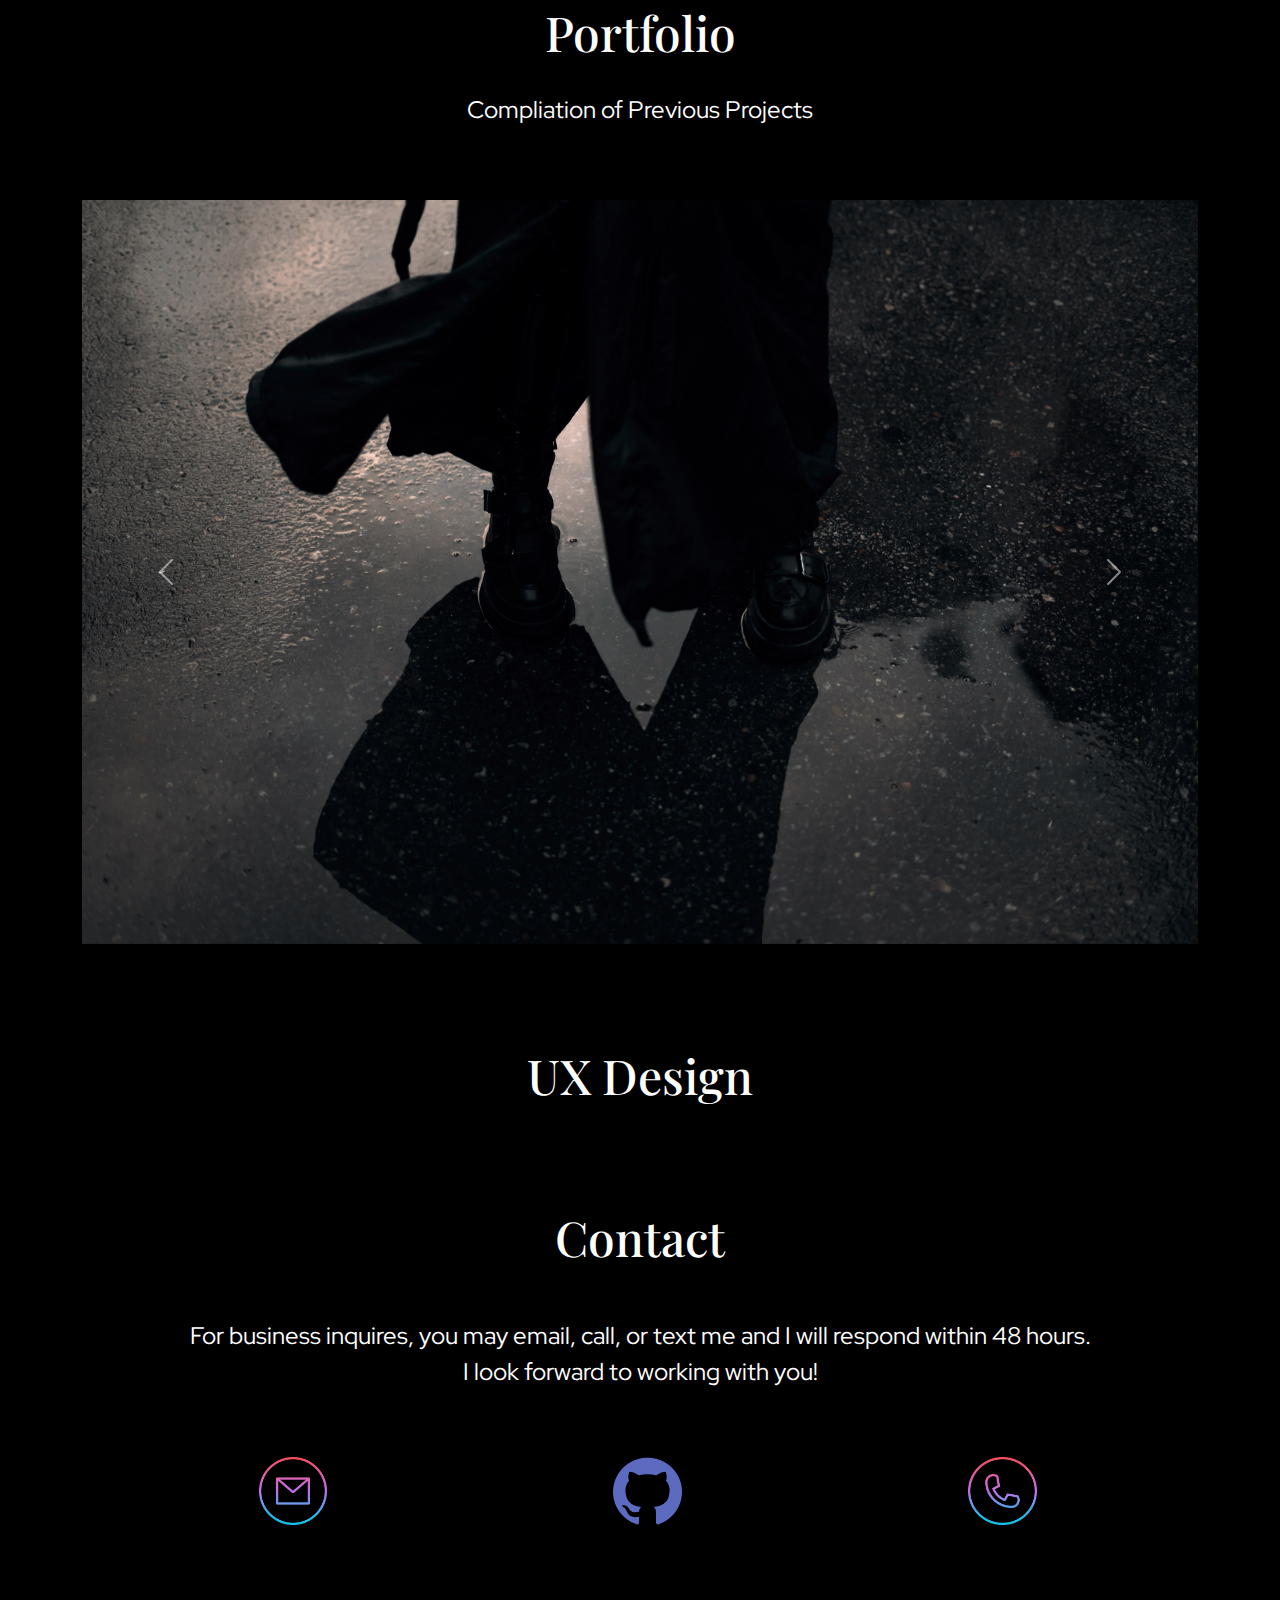
==== commit 585af8c6: "Carousel Testing" ====
--- a/index.html
+++ b/index.html
@@ -12,7 +12,7 @@
         <link href="css/styles.css" rel="stylesheet" />
          <!-- Custom styles for this template -->
         <link href="portfolio.css" rel="stylesheet" type="text/css">
-        <!-- Google Front, Red Hat Display -->
+        <!-- Google Front, Red Hat Display, Playfair Font -->
         <link rel="preconnect" href="https://fonts.googleapis.com">
         <link rel="preconnect" href="https://fonts.gstatic.com" crossorigin>
         <link href="https://fonts.googleapis.com/css2?family=Red+Hat+Display:wght@300&display=swap" rel="stylesheet">
@@ -111,7 +111,7 @@
 
     <div class="carousel-inner">
       <div class="carousel-item active">
-        <img class="d-block w-100" src="./assets/Sliders/RainingShoes.jpg" alt="First slide">
+        <img class="d-block w-100" src="./assets/Sliders/RainingShoes_1080.jpg" alt="First slide">
       </div>
       <div class="carousel-item">
         <img class="d-block w-100" src="./assets/Sliders/WhiteRose.jpg" alt="Second slide">
@@ -123,11 +123,11 @@
 
     <a class="carousel-control-prev" href="#carouselcontrols" role="button" data-slide="prev">
       <span class="carousel-control-prev-icon" aria-hidden="true"></span>
-      <span class="sr-only">Previous</span>
+      <span class="sr-only"></span>
     </a>
     <a class="carousel-control-next" href="#carouselcontrols" role="button" data-slide="next">
       <span class="carousel-control-next-icon" aria-hidden="true"></span>
-      <span class="sr-only">Next</span>
+      <span class="sr-only"></span>
     </a>
         </div>
 </div>
